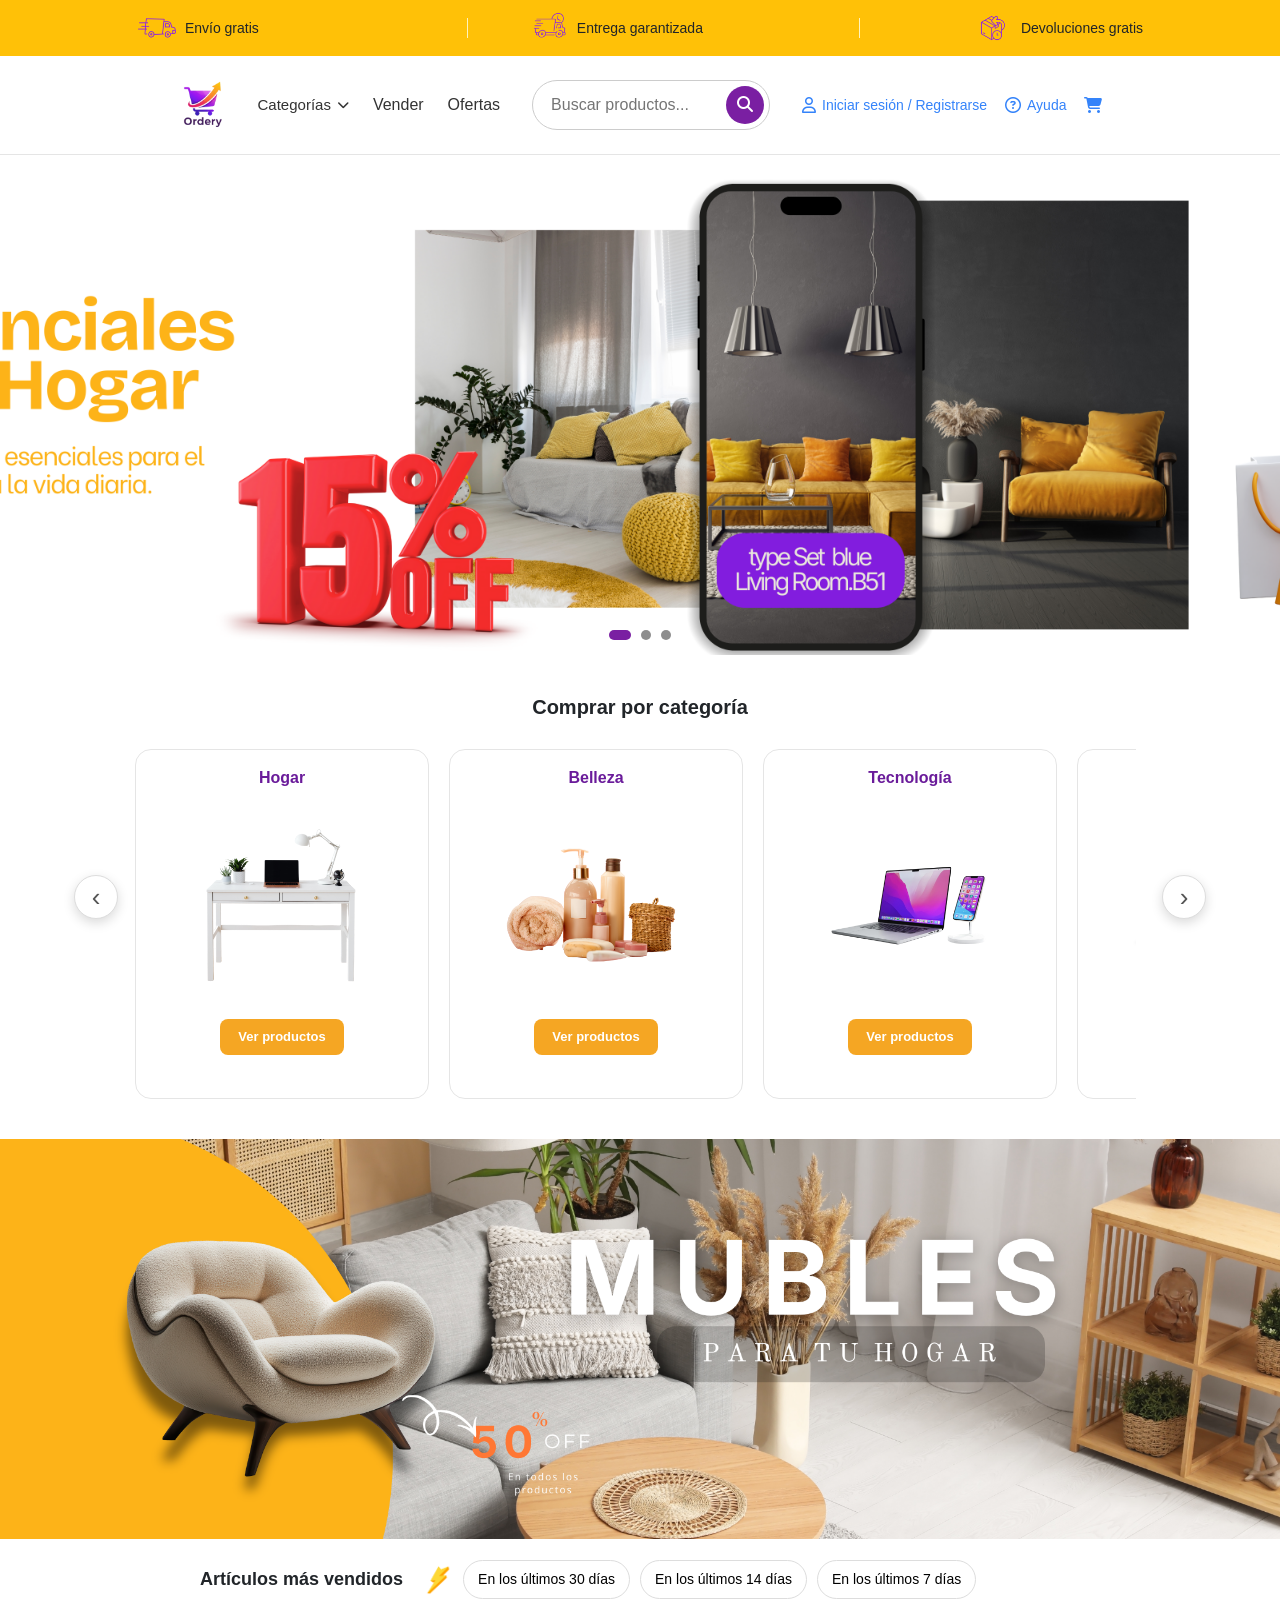
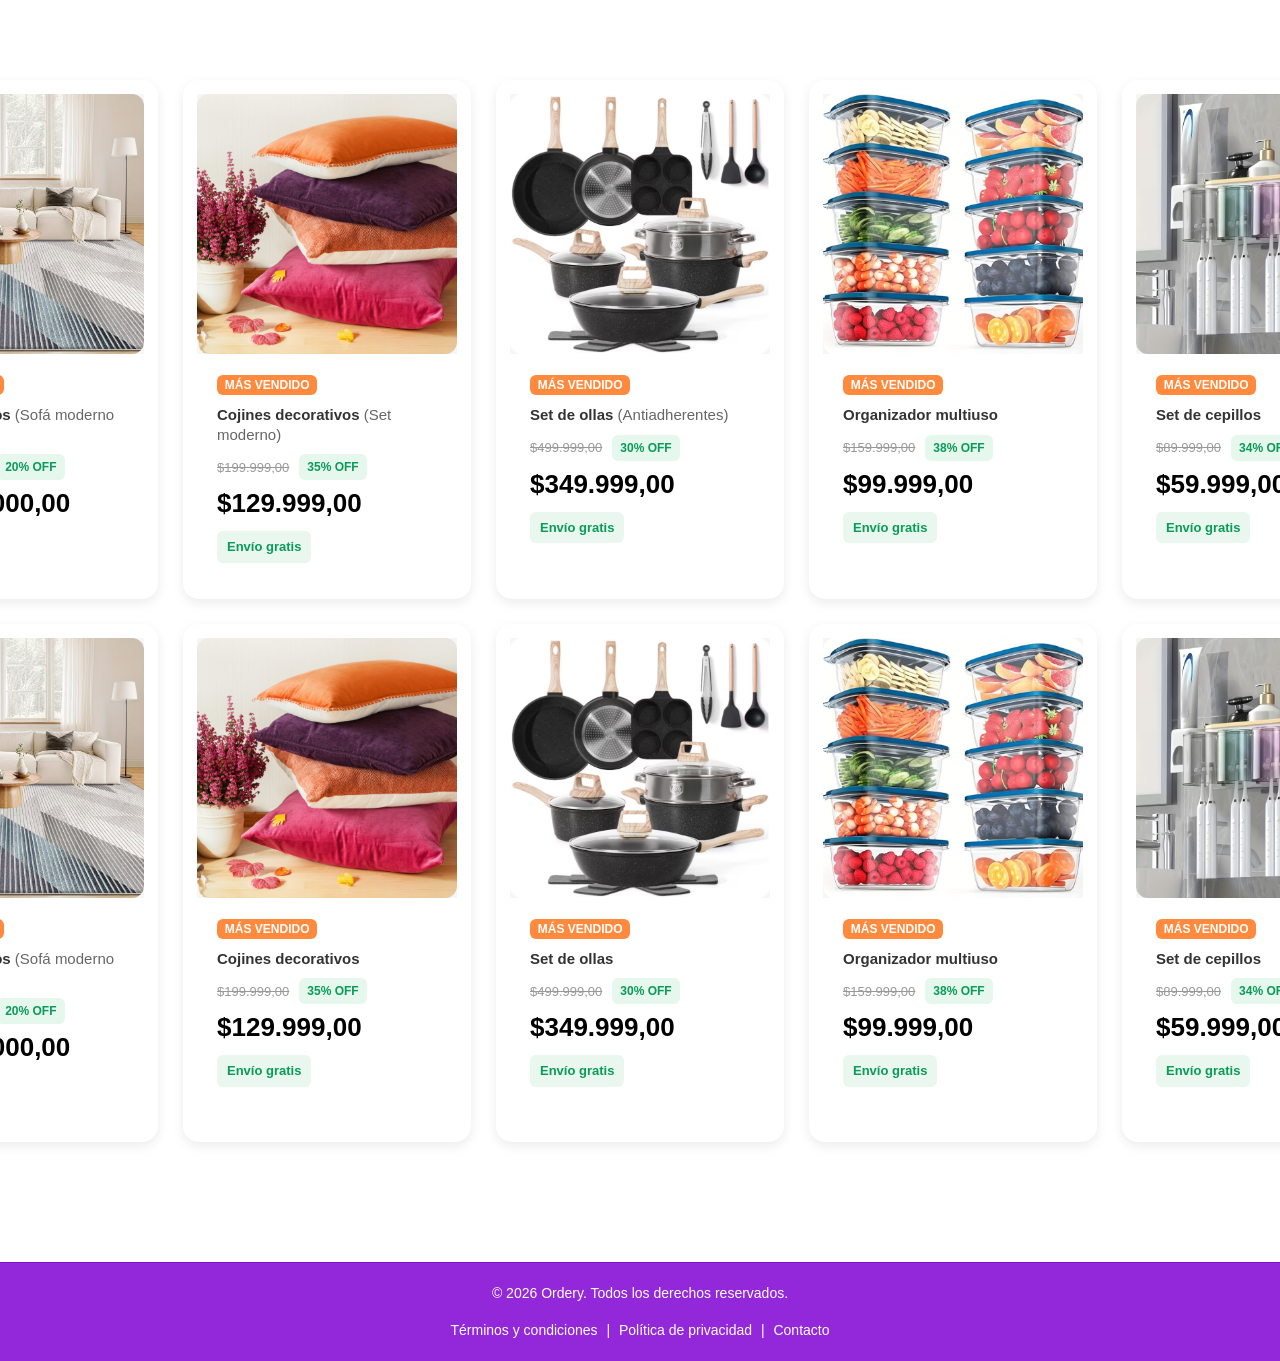
==== index.html @ c061bb4f "first commit" ====
<!DOCTYPE html>
<html lang="en">
<head>
    <meta charset="UTF-8">
    <meta name="viewport" content="width=device-width, initial-scale=1.0">
    <title>Ordery</title>
    <link rel="stylesheet" href="style.css">
     <link rel="icon" href="images/favicon.png" type="image/x-icon">
     <link rel="stylesheet" href="https://cdn.jsdelivr.net/npm/bootstrap@5.3.8/dist/css/bootstrap.min.css">
    <link rel="stylesheet" href="https://cdn.jsdelivr.net/npm/bootstrap-icons@1.13.1/font/bootstrap-icons.min.css">

<script src="js/script.js"></script>


    <link rel="stylesheet" href="https://cdnjs.cloudflare.com/ajax/libs/font-awesome/6.5.0/css/all.min.css">

</head>
<body>
   <div class="top-bar">
    <div class="top-item">
        <img src="images/top bar/nav1.png" alt="Envío gratis">
        <span>Envío gratis</span>
    </div>

    <div class="top-item">
        <img src="images/top bar/nav2.png" alt="Entrega garantizada">
        <span>Entrega garantizada</span>
    </div>

    <div class="top-item">
        <img src="images/top bar/nav3.png"   alt="Devoluciones gratis">
        <span>Devoluciones gratis</span>
    </div>
</div>


<header class="navbar">
  <div class="navbar-container">

   
    <div class="logo">
      <img src="images/logo.png" alt="Orderly">
    </div>

    <nav class="menu">

      <div class="custom-dropdown">
        <button class="custom-dropdown-toggle">
          Categorías <i class="fas fa-chevron-down"></i>
        </button>

        <div class="custom-dropdown-menu">
          <a href="categorias/hogar.html">Hogar</a>
          <a href="categorias/belleza.html">Belleza</a>
          <a href="categorias/tecnologia.html">Tecnología</a>
          <a href="categorias/deportes.html">Deporte</a>
          <a href="categorias/moda.html">Moda</a>
        </div>
      </div>

      <a href="#">Vender</a>
      <a href="#">Ofertas</a>

    </nav>

    <div class="search-box">
      <input type="text" placeholder="Buscar productos...">
      <button><i class="fas fa-search"></i></button>
    </div>

    
    <div class="icons">
      <a href="login/indexlogin.html"><i class="far fa-user"></i> Iniciar sesión / Registrarse</a>
      <a href="#"><i class="far fa-circle-question"></i> Ayuda</a>
      <a href="#"><i class="fas fa-cart-shopping"></i></a>
    </div>

  </div>
</header>

<section class="banner-carousel">

    <div class="carousel">
        <div class="carousel-track">
            <div class="slide active">
                <img src="images/banner1.png" alt="">
            </div>
            <div class="slide">
                <img src="images/banner2.png" alt="">
            </div>
            <div class="slide">
                <img src="images/banner3.png" alt="">
            </div>
        </div>
    </div>


    <div class="carousel-dots">
        <span class="dot active" data-index="0"></span>
        <span class="dot" data-index="1"></span>
        <span class="dot" data-index="2"></span>
    </div>
</section>

<section class="category-section">

  <h2 class="category-title">Comprar por categoría</h2>

  <div class="category-wrapper">

    <button class="cat-arrow left" onclick="moveCategories(-1)">‹</button>

    <div class="category-track" id="categoryTrack">

      <div class="category-card">
        <h3>Hogar</h3>
        <img src="images/categorias/categoria1.png" alt="Hogar">
        <button>Ver productos</button>
      </div>

      <div class="category-card">
        <h3>Belleza</h3>
        <img src="images/categorias/categoria2.png" alt="Belleza">
        <button>Ver productos</button>
      </div>

      <div class="category-card">
        <h3>Tecnología</h3>
        <img src="images/categorias/categoria3.png" alt="Tecnología">
        <button>Ver productos</button>
      </div>

      <div class="category-card">
        <h3>Deporte</h3>
        <img src="images/categorias/categoria4.png" alt="Deporte">
        <button>Ver productos</button>
      </div>

      <div class="category-card">
        <h3>Moda</h3>
        <img src="images/categorias/categoria5.png" alt="Moda">
        <button>Ver productos</button>
      </div>

      <div class="category-card">
        <h3>Moda</h3>
        <img src="images/categorias/categoria5.png" alt="Moda">
        <button>Ver productos</button>
      </div>

     
    </div>

    <button class="cat-arrow right" onclick="moveCategories(1)">›</button>

  </div>

</section>


<section class="banner">

    <div class="banner">
   
            
            <div class="slide">
                <img src="images/bannerabajo.png" alt="">
           
        </div>
    </div>
</section>

 <div class="filtros-wrapper">
    <div class="filtros-barra">

      <span class="titulo">Artículos más vendidos</span>
      <div class="rayo">
      <img src="images/rayo.png" >
    </div>

      <div class="chips">
        <button class="chip active">En los últimos 30 días</button>
        <button class="chip">En los últimos 14 días</button>
        <button class="chip">En los últimos 7 días</button>
      </div>

      

    </div>
  </div>


 <section class="product-section">

  <div class="product-grid">

   
    <div class="product-card">
      <div class="product-image">
        <img src="images/productos/sofa.png" alt="Sofá">
      </div>
      <div class="product-info">
        <span class="badge">MÁS VENDIDO</span>
        <h3>Sofá 3 puestos <span>(Sofá moderno color gris)</span></h3>

        <div class="prices">
          <span class="old-price">$3.999.000,00</span>
          <span class="discount">20% OFF</span>
        </div>

        <div class="current-price">$2.050.000,00</div>
        <span class="shipping">Envío gratis</span>
      </div>
    </div>


    <div class="product-card">
      <div class="product-image">
        <img src="images/productos/cojines.png" alt="Cojines">
      </div>
      <div class="product-info">
        <span class="badge">MÁS VENDIDO</span>
        <h3>Cojines decorativos <span>(Set moderno)</span></h3>

        <div class="prices">
          <span class="old-price">$199.999,00</span>
          <span class="discount">35% OFF</span>
        </div>

        <div class="current-price">$129.999,00</div>
        <span class="shipping">Envío gratis</span>
      </div>
    </div>

 
    <div class="product-card">
      <div class="product-image">
        <img src="images/productos/ollas.png" alt="Ollas">
      </div>
      <div class="product-info">
        <span class="badge">MÁS VENDIDO</span>
        <h3>Set de ollas <span>(Antiadherentes)</span></h3>

        <div class="prices">
          <span class="old-price">$499.999,00</span>
          <span class="discount">30% OFF</span>
        </div>

        <div class="current-price">$349.999,00</div>
        <span class="shipping">Envío gratis</span>
      </div>
    </div>

  
    <div class="product-card">
      <div class="product-image">
        <img src="images/productos/organizador.png" alt="Organizador">
      </div>
      <div class="product-info">
        <span class="badge">MÁS VENDIDO</span>
        <h3>Organizador multiuso</h3>

        <div class="prices">
          <span class="old-price">$159.999,00</span>
          <span class="discount">38% OFF</span>
        </div>

        <div class="current-price">$99.999,00</div>
        <span class="shipping">Envío gratis</span>
      </div>
    </div>

    <div class="product-card">
      <div class="product-image">
        <img src="images/productos/cepillos.png" alt="Cepillos">
      </div>
      <div class="product-info">
        <span class="badge">MÁS VENDIDO</span>
        <h3>Set de cepillos</h3>

        <div class="prices">
          <span class="old-price">$89.999,00</span>
          <span class="discount">34% OFF</span>
        </div>

        <div class="current-price">$59.999,00</div>
        <span class="shipping">Envío gratis</span>
      </div>
    </div>

   
    <div class="product-card">
      <div class="product-image">
        <img src="images/productos/sofa.png" alt="Sofá">
      </div>
      <div class="product-info">
        <span class="badge">MÁS VENDIDO</span>
        <h3>Sofá 3 puestos <span>(Sofá moderno color gris)</span></h3>

        <div class="prices">
          <span class="old-price">$3.999.000,00</span>
          <span class="discount">20% OFF</span>
        </div>

        <div class="current-price">$2.050.000,00</div>
        <span class="shipping">Envío gratis</span>
      </div>
    </div>

    <div class="product-card">
      <div class="product-image">
        <img src="images/productos/cojines.png" alt="Cojines">
      </div>
      <div class="product-info">
        <span class="badge">MÁS VENDIDO</span>
        <h3>Cojines decorativos</h3>

        <div class="prices">
          <span class="old-price">$199.999,00</span>
          <span class="discount">35% OFF</span>
        </div>

        <div class="current-price">$129.999,00</div>
        <span class="shipping">Envío gratis</span>
      </div>
    </div>

    <div class="product-card">
      <div class="product-image">
        <img src="images/productos/ollas.png" alt="Ollas">
      </div>
      <div class="product-info">
        <span class="badge">MÁS VENDIDO</span>
        <h3>Set de ollas</h3>

        <div class="prices">
          <span class="old-price">$499.999,00</span>
          <span class="discount">30% OFF</span>
        </div>

        <div class="current-price">$349.999,00</div>
        <span class="shipping">Envío gratis</span>
      </div>
    </div>

    <div class="product-card">
      <div class="product-image">
        <img src="images/productos/organizador.png" alt="Organizador">
      </div>
      <div class="product-info">
        <span class="badge">MÁS VENDIDO</span>
        <h3>Organizador multiuso</h3>

        <div class="prices">
          <span class="old-price">$159.999,00</span>
          <span class="discount">38% OFF</span>
        </div>

        <div class="current-price">$99.999,00</div>
        <span class="shipping">Envío gratis</span>
      </div>
    </div>

    <div class="product-card">
      <div class="product-image">
        <img src="images/productos/cepillos.png" alt="Cepillos">
      </div>
      <div class="product-info">
        <span class="badge">MÁS VENDIDO</span>
        <h3>Set de cepillos</h3>

        <div class="prices">
          <span class="old-price">$89.999,00</span>
          <span class="discount">34% OFF</span>
        </div>

        <div class="current-price">$59.999,00</div>
        <span class="shipping">Envío gratis</span>
      </div>
    </div>

  </div>

</section>

<footer class="footer">
    <div class="footer-container">
        <p>© 2026 Ordery. Todos los derechos reservados.</p>

        <div class="footer-links">
            <a href="#">Términos y condiciones</a>
            <span>|</span>
            <a href="#">Política de privacidad</a>
            <span>|</span>
            <a href="#">Contacto</a>
        </div>
    </div>
</footer>



</body>
</html>
---- style.css ----
* {
    margin: 0;
    padding: 0;
    box-sizing: border-box;
    font-family: Arial, sans-serif;
}


.top-bar {
    background: #FFC107; 
    display: flex;
    justify-content: space-around;
    padding: 8px 0;
    font-size: 14px;
    font-weight: 500;
}

.top-item {
    margin-left: 100px;
    margin-right: 100px;
    display: flex;
    align-items: center;
    gap: 8px;
}

.top-item i {
    color: #7A1FA2;
    font-size: 18px;
}
.top-item {
    display: flex;
    align-items: center;
    gap: 8px;
}

.top-item img {
    width: 40px;      
    height: auto;
    object-fit: contain;
}
.top-item img {
    transition: transform 0.2s ease;
}

.top-item:hover img {
    transform: scale(1.1);
}


.top-bar {
    display: flex;
    justify-content: center;
    gap: 30px;
    background: #FFC107;
    padding: 8px 0;
}

.top-item {
    display: flex;
    align-items: center;
    gap: 8px;
    position: relative;
    padding: 0 20px;
    margin-right: 100px;
    
}


.top-item:not(:last-child)::after {
    content: "";
    position: absolute;
    right: 0px;
    left:350px;
    top: 50%;
    transform: translateY(-50%);
    height: 20px;
    width: 1px;
    background: rgb(255, 243, 188);
}


* {
  margin: 0;
  padding: 0;
  box-sizing: border-box;
  font-family: Arial, sans-serif;
}


.navbar {
  width: 100%;
  background: #fff;
  border-bottom: 1px solid #e5e5e5;
}

.navbar-container {
  max-width: 1440px;
  margin: 0 auto;
  padding: 16px 40px;

  display: flex;
  align-items: center;
  gap: 32px;
}

.rayo img{
   height: 30px;
}
.logo img {
  height: 48px;
  cursor: pointer;
}


.menu {
  display: flex;
  align-items: center;
  gap: 24px;
}


.menu a {
  text-decoration: none;
  color: #333;
  font-weight: 500;
}

.menu a:hover {
  color: #7A1FA2;
}


.custom-dropdown {
  position: relative;
}

.custom-dropdown-toggle {
  background: none;
  border: none;
  cursor: pointer;
  font-size: 15px;
  font-weight: 500;
  color: #333;

  display: flex;
  align-items: center;
  gap: 6px;
}

.custom-dropdown-toggle i {
  font-size: 12px;
  transition: transform 0.3s ease;
}


.custom-dropdown-menu {
  position: absolute;
  top: 130%;
  left: 0;

  background: #fff;
  border: 1px solid #e5e5e5;
  border-radius: 8px;
  min-width: 200px;

  display: none;
  flex-direction: column;
  padding: 10px 0;

  z-index: 1000;
}

.custom-dropdown-menu a {
  padding: 10px 16px;
  color: #333;
  font-size: 14px;
}

.custom-dropdown-menu a:hover {
  background: #f5f5f5;
  color: #7A1FA2;
}


.custom-dropdown.open .custom-dropdown-menu {
  display: flex;
}

.custom-dropdown.open .custom-dropdown-toggle i {
  transform: rotate(180deg);
}


.search-box {
  flex: 1;
  max-width: 480px;
  position: relative;
}

.search-box input {
  width: 100%;
  padding: 12px 18px 12px 18px;
  border-radius: 50px;
  border: 1px solid #ccc;
}

.search-box button {
  position: absolute;
  top: 50%;
  right: 6px;
  transform: translateY(-50%);
  width: 38px;
  height: 38px;
  border-radius: 50%;
  border: none;
  background: #7A1FA2;
  color: #fff;
  cursor: pointer;
}


.icons {
  display: flex;
  align-items: center;
  gap: 18px;
}

.icons a {
  display: flex;
  align-items: center;
  gap: 6px;
  font-size: 14px;
  text-decoration: none;
  color: #333;
}

.icons a:hover {
  color: #7A1FA2;
}



.banner-carousel {
    position: relative;
     width: 100vw;     
    height: 500px;
    overflow: hidden;
}


.carousel {
    width: 100%;
    height: 100%;
}

.carousel-track {
    display: flex;
    height: 100%;
    transition: transform 0.6s ease;
}

.slide {
    min-width: 100%;
    height: 100%;
}

.slide img {
    width: 100%;
    height: 100%;
    object-fit: cover;
}


.carousel-dots {
    position: absolute;
    bottom: 15px;
    width: 100%;
    display: flex;
    justify-content: center;
    gap: 10px;
}

.dot {
    width: 10px;
    height: 10px;
    border-radius: 50%;
    background: rgba(104, 104, 104, 0.753);
    cursor: pointer;
    transition: all 0.3s ease;
}

.dot.active {
    width: 22px;
    border-radius: 10px;
    background: #7A1FA2;
}


.category-section {
    max-width: 90%;
    margin: 0 auto;
    padding: 40px 80px;
    position: relative;
}


.category-title {
    text-align: center;
    font-size: 20px;
    font-weight: 600;
    margin-bottom: 30px;
}


.category-wrapper {
    overflow: hidden;
    padding: 0 0px;   
    margin-left: -9px;
}



.category-track {
    display: flex;
    gap: 20px;
    transition: transform 0.4s ease;
}


.category-card {
    min-width: 294px;  
    min-height: 350px;            
    background: #fff;
    border: 1px solid #e5e5e5;
    border-radius: 16px;
    padding: 18px;
    text-align: center;
    transition: all 0.3s ease;
}


.category-card:hover {
    box-shadow: 0 8px 25px rgba(0,0,0,0.12);
    transform: translateY(-4px);
}

.category-card img {
    width: 100%;
    height: 200px;
    object-fit: contain;
    margin: 12px 0;
}


.category-card h3 {
    font-size: 16px;
    font-weight: 600;
    color: #6a1b9a;
}


.category-card button {
    background: #f5a623;
    border: none;
    color: #fff;
    font-size: 13px;
    font-weight: 600;
    padding: 8px 18px;
    border-radius: 8px;
    cursor: pointer;
}
.cat-arrow {
    position: absolute;
    top: 50%;
    transform: translateY(-50%);
    width: 44px;
    height: 44px;
    border-radius: 50%;
    background: #fff;
    border: 1px solid #ddd;
    font-size: 26px;
    color: #555;
    cursor: pointer;
    display: flex;
    align-items: center;
    justify-content: center;
    z-index: 1000; 
    box-shadow: 0 4px 12px rgba(0,0,0,0.15);
}

.cat-arrow.left {
    left: 10px;
}

.cat-arrow.right {
    right: 10px;
}

.products-filter-bar {
    display: flex;
    justify-content: space-between;
    align-items: center;
    margin: 20px 0 30px;
    padding-bottom: 12px;
    border-bottom: 1px solid #e5e5e5;
}



.filtros-wrapper {
  padding-top: 20px;
  padding-left: 200px;   

}


.filtros-barra {
  display: flex;
  align-items: center;
  gap: 10px;
  padding: 1px 0;
  background: white;
  flex-wrap: wrap;
}


.titulo {
  font-size: 18px;
  font-weight: bold;
  margin-right: 10px;
}


.chips {
    justify-content: center;
  display: flex;
  gap: 10px;
}

.chip {
  padding: 8px 14px;
  border-radius: 20px;
  border: 1px solid #ddd;
  background: white;
  cursor: pointer;
  font-size: 14px;
  transition: all 0.25s ease;
}

.chip:hover {
  background:#5526A3 ;
  border-color: #5526A3;
  color:white;
}






.product-section {
   
    margin: 0 auto;
    padding: 40px 80px;   
   
}

.product-grid {
    display: grid;
    grid-template-columns: repeat(5, 1fr);
    gap: 18px;          
    justify-content: center;
}


  .product-card {
    background: #fff;
    border-radius: 16px;
    padding: 14px;
    box-shadow: 0 4px 12px rgba(0,0,0,0.08);


    transition: transform 0.3s ease, box-shadow 0.3s ease;
}

.product-card:hover {
    transform: translateY(-6px);
    box-shadow: 0 14px 30px rgba(0,0,0,0.18);
}


.product-image {
    background: #f6f6f6;
    padding: 0px;
}

.product-image img {
    width: 260px;
    height: 260px;
    object-fit: cover;
    border-radius: 12px;
}


.product-info {
    padding: 18px 20px 22px;
}


.badge {
    display: inline-block;
    background: #ff8a3d;
    color: #fff;
    font-size: 12px;
    font-weight: 700;
    padding: 6px 10px;
    border-radius: 6px;
    margin-bottom: 10px;
}


.product-info h3 {
    font-size: 15px;
    font-weight: 600;
    color: #333;
    margin-bottom: 10px;
    line-height: 1.3;
}

.product-info h3 span {
    font-weight: 400;
    color: #666;
}


.prices {
    display: flex;
    align-items: center;
    gap: 10px;
    margin-bottom: 4px;
}

.old-price {
    text-decoration: line-through;
    color: #999;
    font-size: 13px;
}

.discount {
    background: #e6f7ee;
    color: #0a9b57;
    font-size: 12px;
    font-weight: 700;
    padding: 4px 8px;
    border-radius: 6px;
}


.current-price {
    font-size: 26px;
    font-weight: 700;
    color: #000;
    margin-bottom: 8px;
}


.shipping {
    display: inline-block;
    background: #e9f7ef;
    color: #0a9b57;
    font-size: 13px;
    font-weight: 600;
    padding: 6px 10px;
    border-radius: 6px;
}

.product-grid {
    display: grid;
    grid-template-columns: repeat(5, 1fr);
    gap: 25px;
    padding: 40px 80px;
}

.footer {
    background-color: #9228DA;
    border-top: 1px solid #860ed6;
    padding: 20px 0;
    margin-top: 40px;
}

.footer-container {
    max-width: 1200px;
    margin: auto;
    padding: 0 20px;
    text-align: center;
    font-size: 14px;
    color: #ffffff;
}

.footer-links {
    margin-top: 8px;
}

.footer-links a {
    color: #ffffff; 
    text-decoration: none;
    margin: 0 5px;
}

.footer-links a:hover {
    text-decoration: underline;
}

.footer-links span {
    color: #ffffff;
}




@media (max-width: 768px) {
  .filtros-wrapper {
    padding-left: 20px;
    padding-right: 20px;
  }

  .filtros-barra {
    flex-direction: column;
    align-items: flex-start;
  }

  .select-box {
    margin-left: 0;
  }
}


.icons {
    display: flex;
    align-items: center;
    gap: 18px;
    margin-left: auto;       
}

.icons a {
    text-decoration: none;
    font-size: 14px;
    color: #3483fa;
    white-space: nowrap;
}

.icons a:hover {
    text-decoration: underline;
}

.icons i {
    font-size: 16px;
}




@media (max-width: 1200px) {
    .product-grid {
        grid-template-columns: repeat(4, 1fr);
    }
}

@media (max-width: 992px) {
    .product-grid {
        grid-template-columns: repeat(3, 1fr);
    }
}

@media (max-width: 576px) {
    .product-grid {
        grid-template-columns: repeat(2, 1fr);
    }

    .product-section {
        padding: 24px;
    }
}
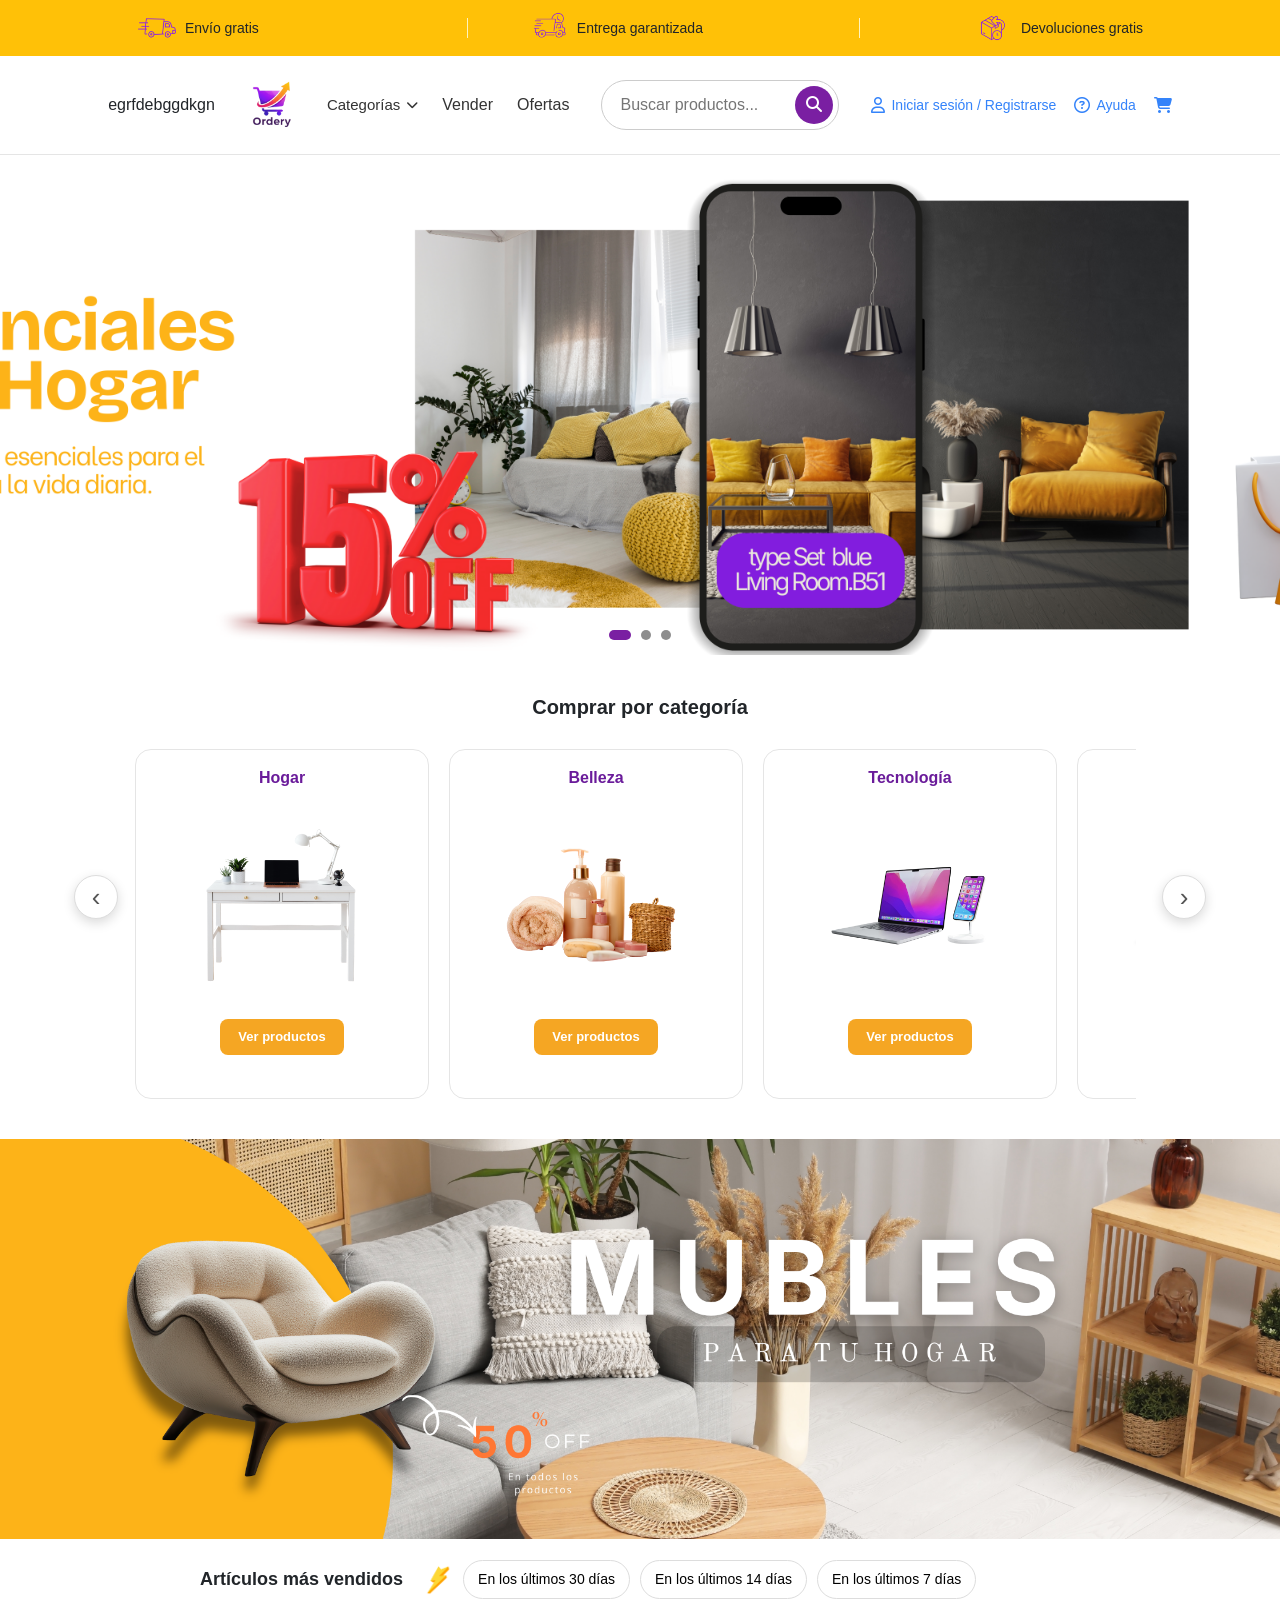
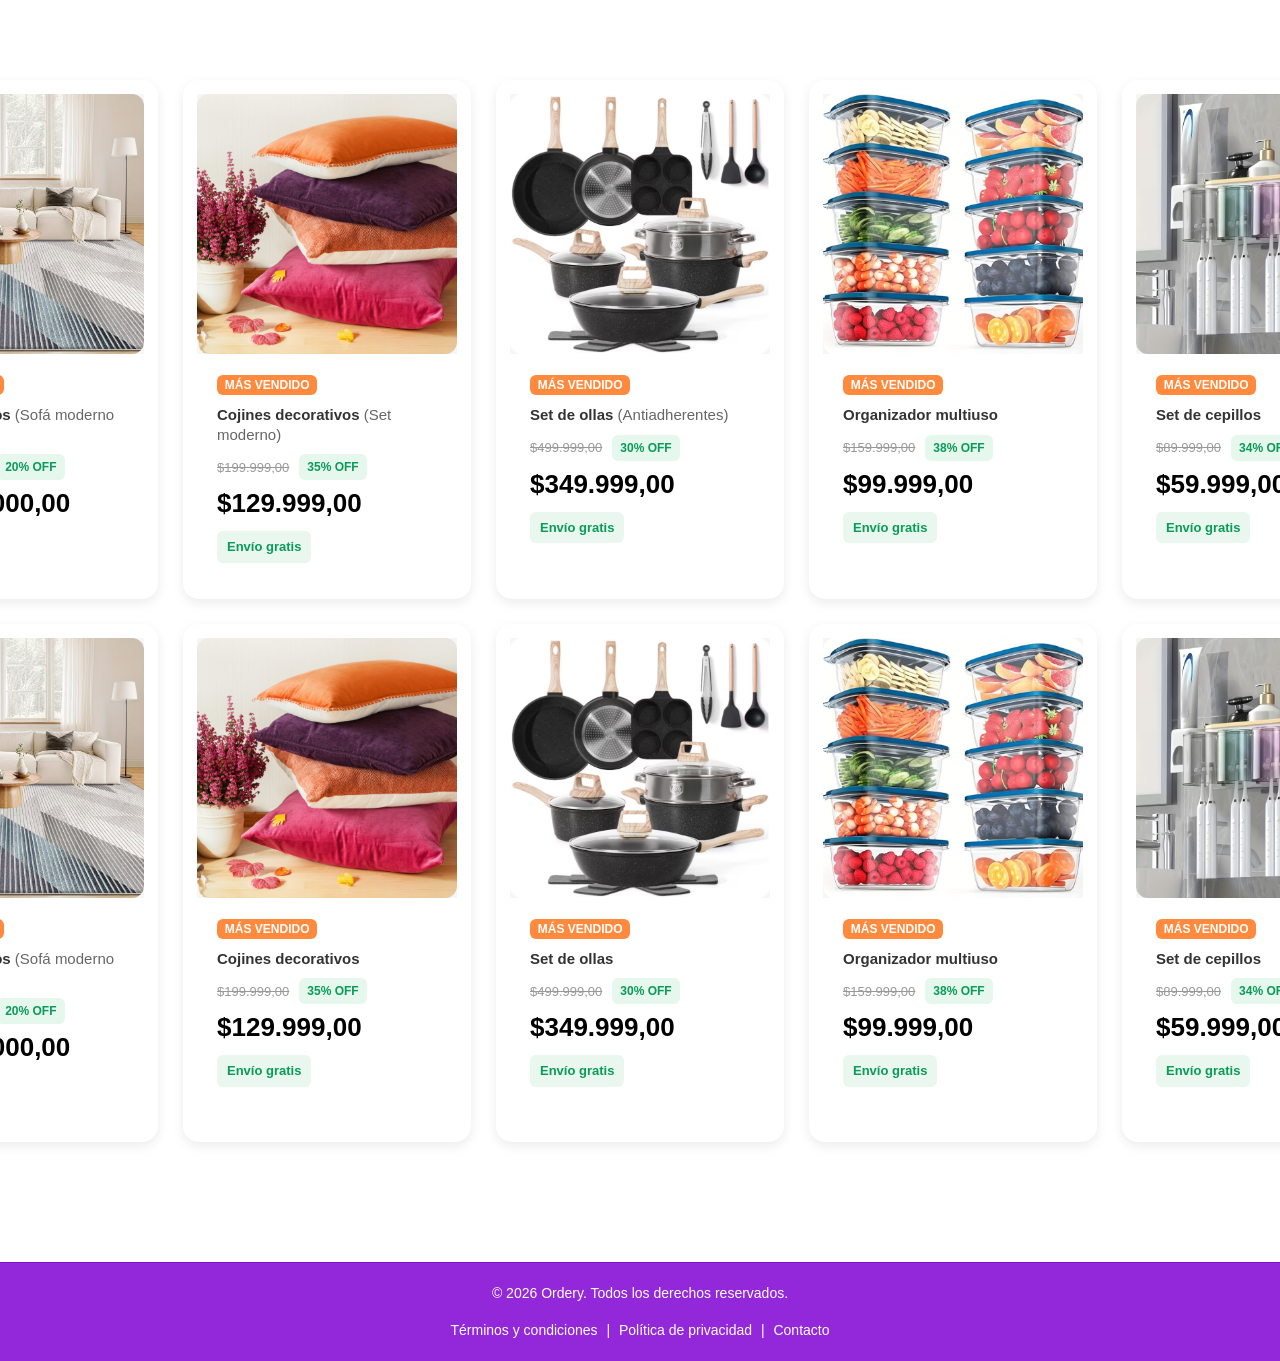
==== commit 5875edac: "lllkñ añadi 010" ====
--- a/index.html
+++ b/index.html
@@ -37,7 +37,7 @@
 <header class="navbar">
   <div class="navbar-container">
 
-   
+ egrfdebggdkgn  
     <div class="logo">
       <img src="images/logo.png" alt="Orderly">
     </div>
@@ -400,4 +400,4 @@
 
 
 </body>
-</html>+</html>
